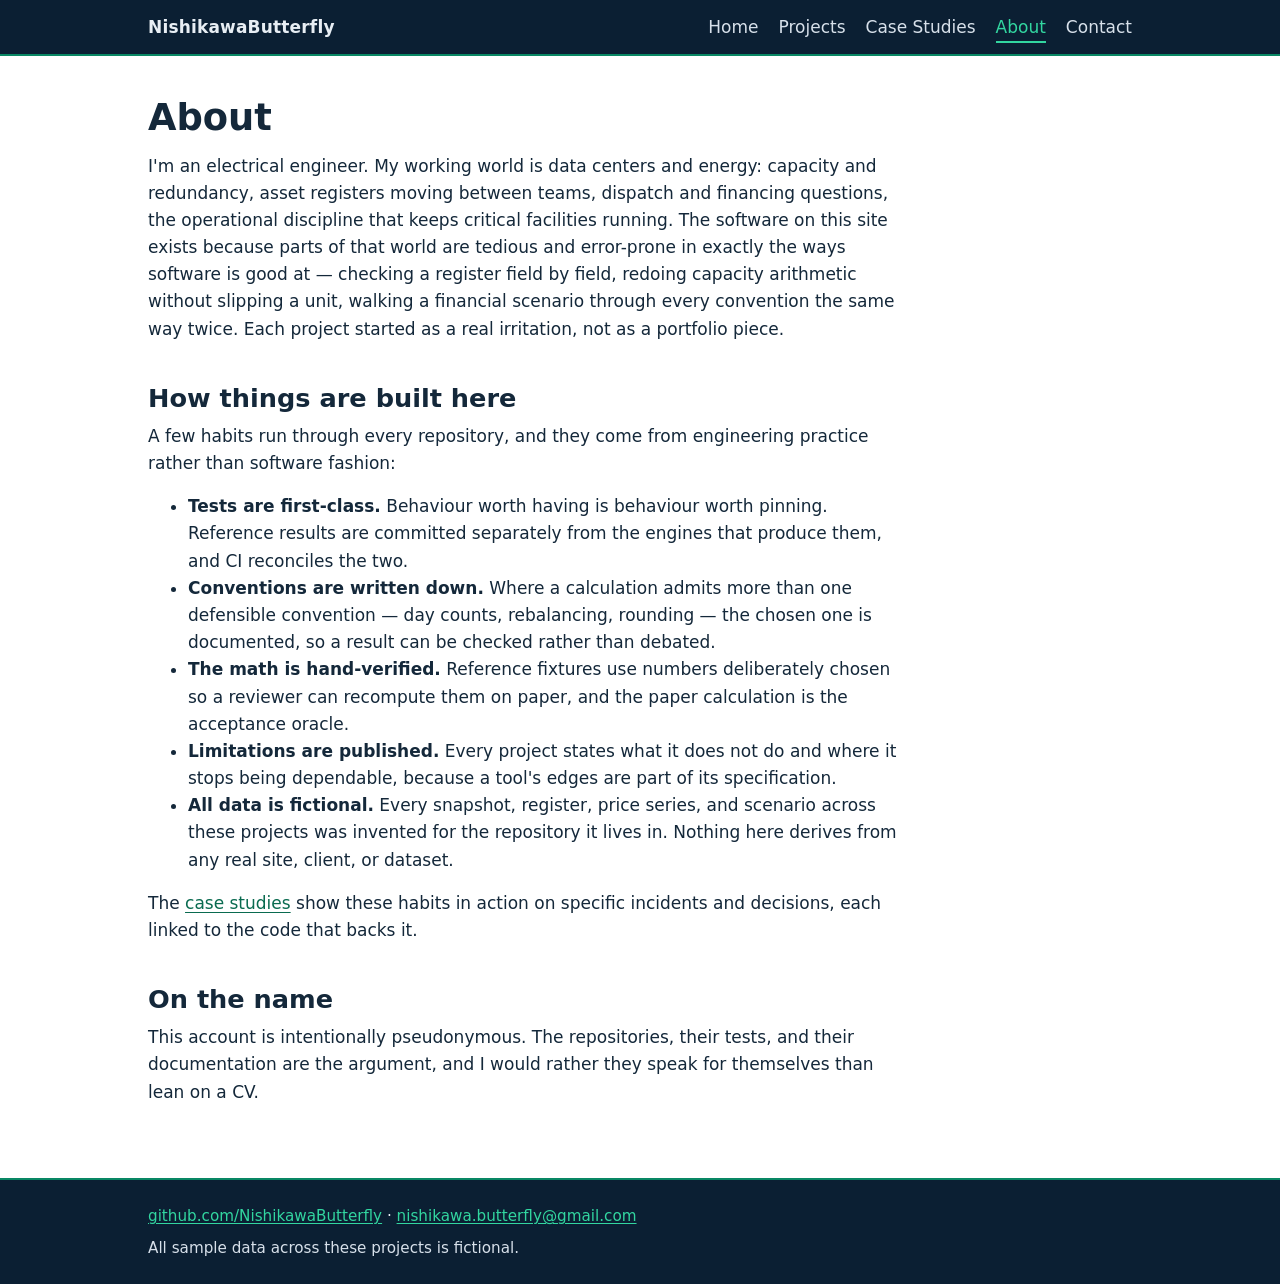
==== about.html @ 9256e41a "Extend the shared navigation to all five pages" ====
<!doctype html>
<html lang="en">
  <head>
    <meta charset="utf-8">
    <meta name="viewport" content="width=device-width, initial-scale=1">
    <title>About — NishikawaButterfly</title>
    <meta name="description" content="An electrical engineer working around data centers and energy, building software that takes the tedious and error-prone parts out of real engineering workflows.">
    <link rel="icon" href="/assets/favicon.svg" type="image/svg+xml">
    <link rel="stylesheet" href="/styles.css">
    <script src="/main.js" defer></script>
  </head>
  <body>
    <!-- shell:header -->
    <a class="skip-link" href="#main">Skip to main content</a>
    <header class="site-header">
      <div class="wrap bar">
        <a class="site-name" href="/">NishikawaButterfly</a>
        <button class="nav-toggle" type="button" aria-expanded="false" aria-controls="site-nav" hidden>Menu</button>
        <nav id="site-nav" class="site-nav" aria-label="Site">
          <ul>
            <li><a href="/">Home</a></li>
            <li><a href="/projects.html">Projects</a></li>
            <li><a href="/case-studies.html">Case Studies</a></li>
            <li><a href="/about.html">About</a></li>
            <li><a href="/contact.html">Contact</a></li>
          </ul>
        </nav>
      </div>
    </header>
    <!-- /shell:header -->

    <main id="main" class="wrap">
      <h1>About</h1>
      <p>I'm an electrical engineer. My working world is data centers and energy: capacity and redundancy, asset registers moving between teams, dispatch and financing questions, the operational discipline that keeps critical facilities running. The software on this site exists because parts of that world are tedious and error-prone in exactly the ways software is good at — checking a register field by field, redoing capacity arithmetic without slipping a unit, walking a financial scenario through every convention the same way twice. Each project started as a real irritation, not as a portfolio piece.</p>

      <h2 id="how-things-are-built">How things are built here</h2>
      <p>A few habits run through every repository, and they come from engineering practice rather than software fashion:</p>
      <ul>
        <li><strong>Tests are first-class.</strong> Behaviour worth having is behaviour worth pinning. Reference results are committed separately from the engines that produce them, and CI reconciles the two.</li>
        <li><strong>Conventions are written down.</strong> Where a calculation admits more than one defensible convention — day counts, rebalancing, rounding — the chosen one is documented, so a result can be checked rather than debated.</li>
        <li><strong>The math is hand-verified.</strong> Reference fixtures use numbers deliberately chosen so a reviewer can recompute them on paper, and the paper calculation is the acceptance oracle.</li>
        <li><strong>Limitations are published.</strong> Every project states what it does not do and where it stops being dependable, because a tool's edges are part of its specification.</li>
        <li><strong>All data is fictional.</strong> Every snapshot, register, price series, and scenario across these projects was invented for the repository it lives in. Nothing here derives from any real site, client, or dataset.</li>
      </ul>
      <p>The <a href="/case-studies.html">case studies</a> show these habits in action on specific incidents and decisions, each linked to the code that backs it.</p>

      <h2 id="pseudonymity">On the name</h2>
      <p>This account is intentionally pseudonymous. The repositories, their tests, and their documentation are the argument, and I would rather they speak for themselves than lean on a CV.</p>
    </main>

    <!-- shell:footer -->
    <footer class="site-footer">
      <div class="wrap">
        <p><a href="https://github.com/NishikawaButterfly">github.com/NishikawaButterfly</a> · <a href="mailto:nishikawa.butterfly@gmail.com">nishikawa.butterfly@gmail.com</a></p>
        <p>All sample data across these projects is fictional.</p>
      </div>
    </footer>
    <!-- /shell:footer -->
  </body>
</html>
---- styles.css ----
/* NishikawaButterfly — hand-written styles, no build step.
   Palette shared with the project UIs: deep navy #0b1f33, greens #098764 / #32d6a0. */

:root {
  color-scheme: light dark;

  --bg: #ffffff;
  --bg-card: #f5f8f9;
  --text: #14283a;
  --muted: #4a5a68;
  --link: #0a6b50;
  --link-hover: #098764;
  --border: #d6dee4;

  --header-bg: #0b1f33;
  --header-text: #e8eef4;
  --header-link: #d7e0ea;
  --header-accent: #32d6a0;
}

@media (prefers-color-scheme: dark) {
  :root {
    --bg: #081625;
    --bg-card: #0e2337;
    --text: #d9e2ea;
    --muted: #9fb2c2;
    --link: #32d6a0;
    --link-hover: #5ee3b7;
    --border: #21405c;
  }
}

* {
  box-sizing: border-box;
}

html {
  height: 100%;
}

body {
  margin: 0;
  min-height: 100%;
  display: flex;
  flex-direction: column;
  background: var(--bg);
  color: var(--text);
  font-family: system-ui, -apple-system, "Segoe UI", Roboto, "Helvetica Neue",
    Arial, sans-serif;
  font-size: 1.0625rem;
  line-height: 1.6;
  overflow-wrap: break-word;
  -webkit-text-size-adjust: 100%;
}

.wrap {
  max-width: 64rem;
  margin-inline: auto;
  padding-inline: 1.25rem;
  width: 100%;
}

/* Type scale */

h1 {
  font-size: clamp(1.65rem, 1.2rem + 2vw, 2.3rem);
  line-height: 1.2;
  margin: 0 0 0.75rem;
}

h2 {
  font-size: clamp(1.3rem, 1.1rem + 0.8vw, 1.6rem);
  line-height: 1.25;
  margin: 2.5rem 0 0.5rem;
}

h3 {
  font-size: 1.15rem;
  line-height: 1.3;
  margin: 0 0 0.5rem;
}

p,
ul,
ol {
  max-width: 70ch;
  margin: 0 0 1rem;
}

a {
  color: var(--link);
  text-decoration: underline;
  text-decoration-thickness: 1px;
  text-underline-offset: 0.15em;
}

a:hover {
  color: var(--link-hover);
  text-decoration-thickness: 2px;
}

:focus-visible {
  outline: 2px solid currentColor;
  outline-offset: 3px;
  border-radius: 2px;
}

/* Skip link */

.skip-link {
  position: absolute;
  left: -999px;
  top: 0;
  z-index: 10;
  background: var(--header-bg);
  color: var(--header-accent);
  padding: 0.5rem 1rem;
}

.skip-link:focus {
  left: 0;
}

/* Header */

.site-header {
  background: var(--header-bg);
  color: var(--header-text);
  border-bottom: 2px solid #098764;
}

.bar {
  display: flex;
  align-items: center;
  justify-content: space-between;
  gap: 1rem;
  flex-wrap: wrap;
  padding-block: 0.85rem;
}

.site-name {
  color: var(--header-text);
  font-weight: 600;
  letter-spacing: 0.01em;
  text-decoration: none;
}

.site-name:hover {
  color: var(--header-accent);
}

.site-nav ul {
  list-style: none;
  display: flex;
  gap: 1.25rem;
  margin: 0;
  padding: 0;
}

.site-nav a {
  color: var(--header-link);
  text-decoration: none;
  padding-block: 0.25rem;
}

.site-nav a:hover {
  color: var(--header-accent);
  text-decoration: underline;
  text-decoration-thickness: 2px;
  text-underline-offset: 0.25em;
}

.site-nav a[aria-current="page"] {
  color: var(--header-accent);
  border-bottom: 2px solid var(--header-accent);
}

.nav-toggle {
  display: none;
  background: none;
  border: 1px solid var(--header-link);
  border-radius: 4px;
  color: var(--header-text);
  font: inherit;
  padding: 0.3rem 0.8rem;
  cursor: pointer;
}

.nav-toggle:hover {
  border-color: var(--header-accent);
  color: var(--header-accent);
}

/* Collapsed nav only applies when JS is running (html.js) on narrow screens. */
@media (max-width: 38em) {
  html.js .nav-toggle {
    display: inline-block;
  }

  html.js .site-nav {
    display: none;
    flex-basis: 100%;
  }

  html.js .site-nav.open {
    display: block;
  }

  html.js .site-nav ul {
    flex-direction: column;
    gap: 0.25rem;
    padding-block: 0.5rem;
  }

  html.js .site-nav a {
    display: block;
    padding-block: 0.5rem;
  }
}

/* Main */

main {
  flex: 1;
  padding-block: 2.5rem 3.5rem;
}

.lede {
  color: var(--muted);
}

/* Cards */

.card {
  background: var(--bg-card);
  border: 1px solid var(--border);
  border-left: 3px solid #098764;
  border-radius: 6px;
  padding: 1.25rem 1.5rem;
  margin-block: 1.25rem;
}

.card :last-child {
  margin-bottom: 0;
}

.hook {
  color: var(--muted);
}

/* Project entries */

.project {
  border-top: 1px solid var(--border);
  padding-top: 1.5rem;
  margin-top: 2rem;
}

.project h2 {
  margin-top: 0;
}

.tech {
  color: var(--muted);
  font-size: 0.95rem;
}

.links {
  font-size: 0.95rem;
}

/* Footer */

.site-footer {
  background: var(--header-bg);
  color: var(--header-text);
  border-top: 2px solid #098764;
  padding-block: 1.5rem;
  font-size: 0.95rem;
}

.site-footer p {
  margin: 0 0 0.5rem;
}

.site-footer p:last-child {
  margin-bottom: 0;
  color: var(--header-link);
}

.site-footer a {
  color: var(--header-accent);
}

.site-footer a:hover {
  color: #5ee3b7;
}
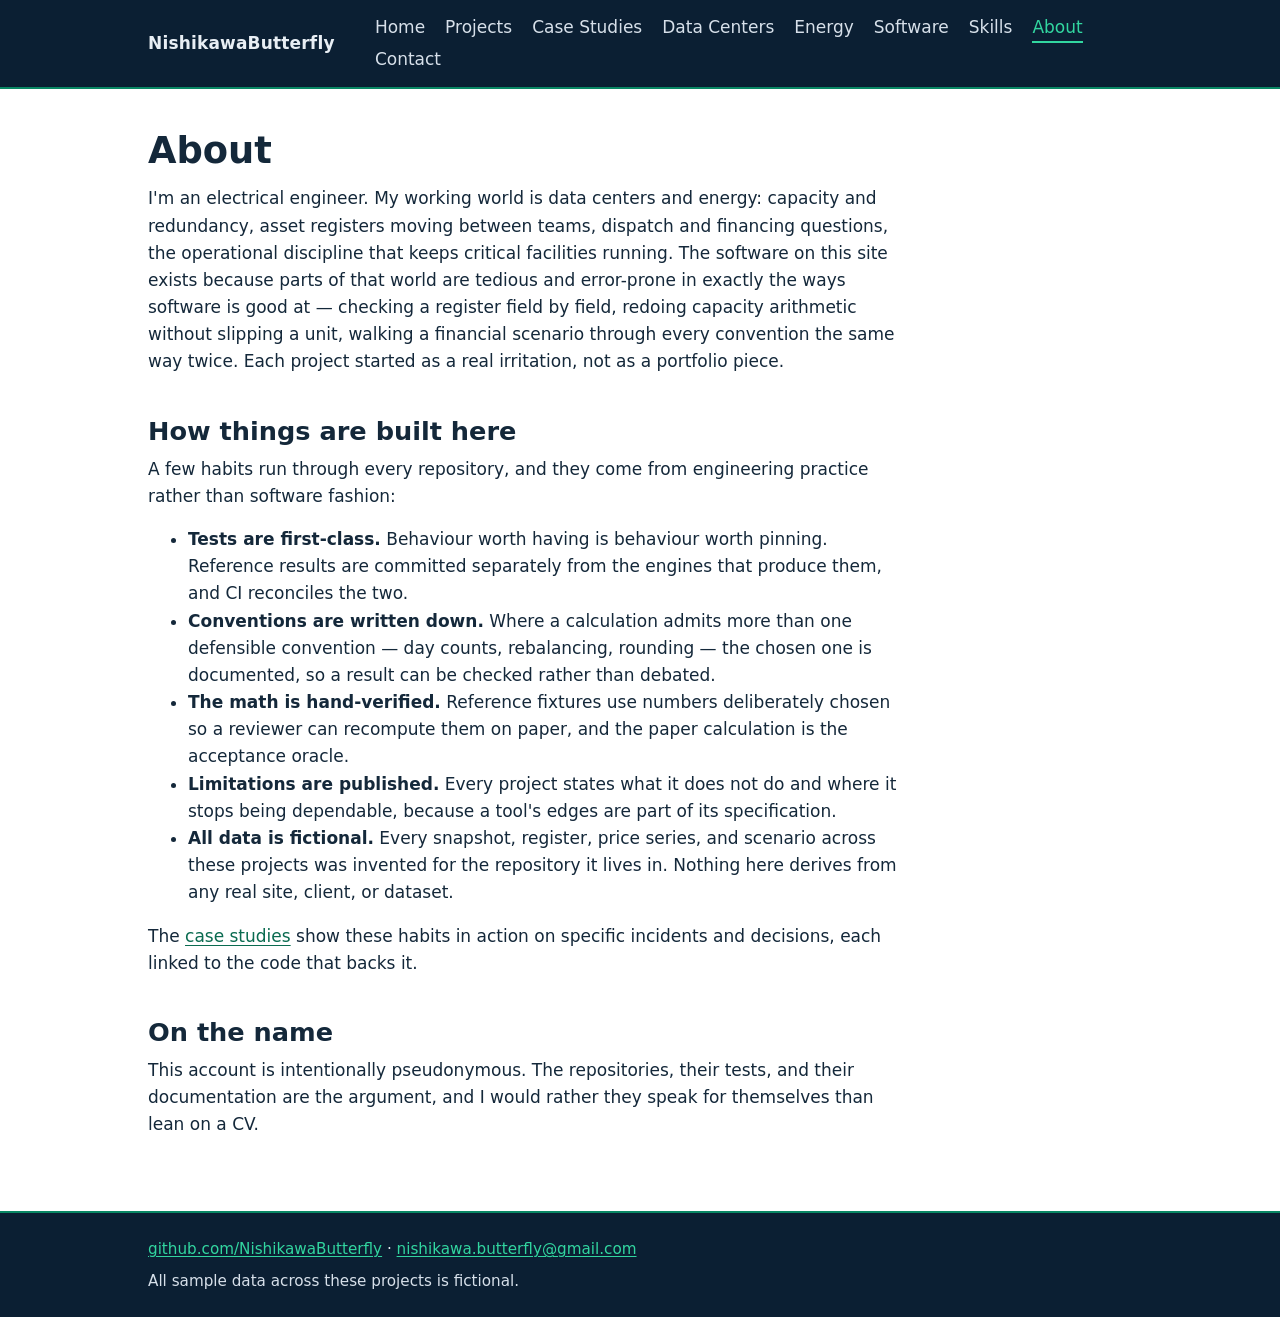
==== commit 059e1caf: "Add the four new pages to the navigation on every page" ====
--- a/about.html
+++ b/about.html
@@ -21,6 +21,10 @@
             <li><a href="/">Home</a></li>
             <li><a href="/projects.html">Projects</a></li>
             <li><a href="/case-studies.html">Case Studies</a></li>
+            <li><a href="/data-centres.html">Data Centers</a></li>
+            <li><a href="/energy-systems.html">Energy</a></li>
+            <li><a href="/software.html">Software</a></li>
+            <li><a href="/skills.html">Skills</a></li>
             <li><a href="/about.html">About</a></li>
             <li><a href="/contact.html">Contact</a></li>
           </ul>
--- a/styles.css
+++ b/styles.css
@@ -152,7 +152,8 @@
 .site-nav ul {
   list-style: none;
   display: flex;
-  gap: 1.25rem;
+  flex-wrap: wrap;
+  gap: 0.35rem 1.25rem;
   margin: 0;
   padding: 0;
 }
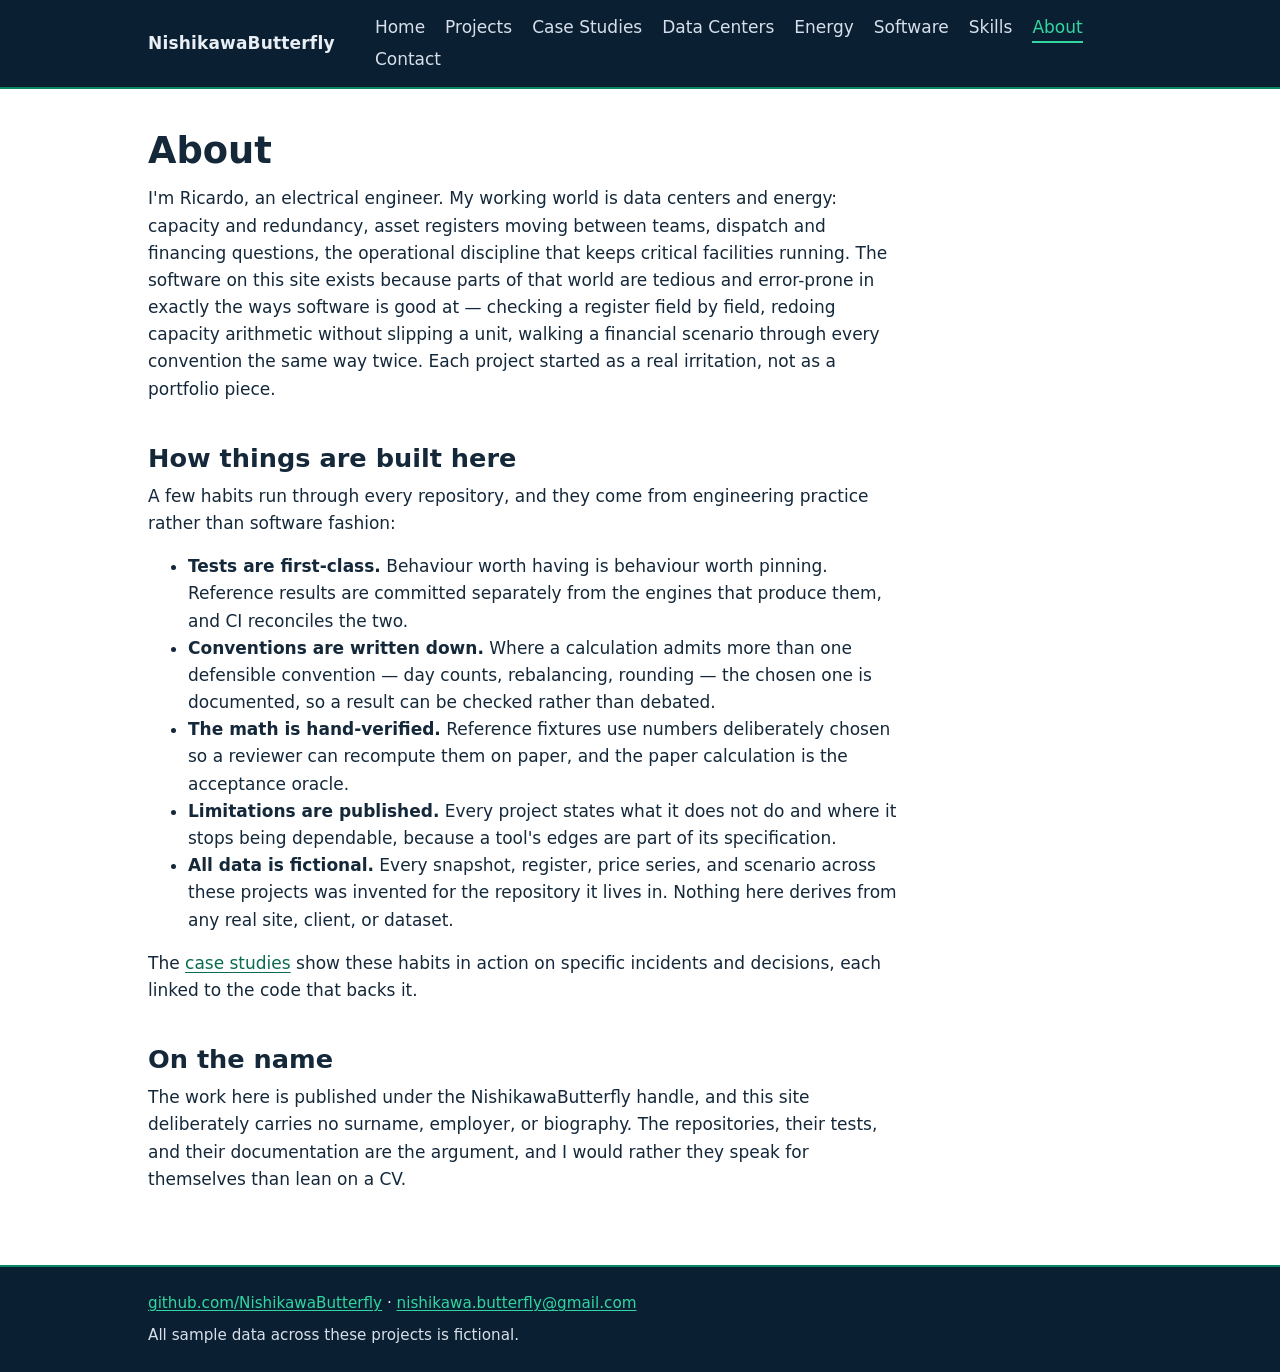
==== commit 81462539: "Introduce the first name on the About page The introduction now opens with the first name, and the p" ====
--- a/about.html
+++ b/about.html
@@ -35,7 +35,7 @@
 
     <main id="main" class="wrap">
       <h1>About</h1>
-      <p>I'm an electrical engineer. My working world is data centers and energy: capacity and redundancy, asset registers moving between teams, dispatch and financing questions, the operational discipline that keeps critical facilities running. The software on this site exists because parts of that world are tedious and error-prone in exactly the ways software is good at — checking a register field by field, redoing capacity arithmetic without slipping a unit, walking a financial scenario through every convention the same way twice. Each project started as a real irritation, not as a portfolio piece.</p>
+      <p>I'm Ricardo, an electrical engineer. My working world is data centers and energy: capacity and redundancy, asset registers moving between teams, dispatch and financing questions, the operational discipline that keeps critical facilities running. The software on this site exists because parts of that world are tedious and error-prone in exactly the ways software is good at — checking a register field by field, redoing capacity arithmetic without slipping a unit, walking a financial scenario through every convention the same way twice. Each project started as a real irritation, not as a portfolio piece.</p>
 
       <h2 id="how-things-are-built">How things are built here</h2>
       <p>A few habits run through every repository, and they come from engineering practice rather than software fashion:</p>
@@ -49,7 +49,7 @@
       <p>The <a href="/case-studies.html">case studies</a> show these habits in action on specific incidents and decisions, each linked to the code that backs it.</p>
 
       <h2 id="pseudonymity">On the name</h2>
-      <p>This account is intentionally pseudonymous. The repositories, their tests, and their documentation are the argument, and I would rather they speak for themselves than lean on a CV.</p>
+      <p>The work here is published under the NishikawaButterfly handle, and this site deliberately carries no surname, employer, or biography. The repositories, their tests, and their documentation are the argument, and I would rather they speak for themselves than lean on a CV.</p>
     </main>
 
     <!-- shell:footer -->
--- a/styles.css
+++ b/styles.css
@@ -230,6 +230,17 @@
   color: var(--muted);
 }
 
+.role {
+  color: var(--muted);
+  font-size: 1.15rem;
+  margin-top: -0.75rem;
+}
+
+.identity {
+  color: var(--muted);
+  font-size: 0.95rem;
+}
+
 /* Cards */
 
 .card {
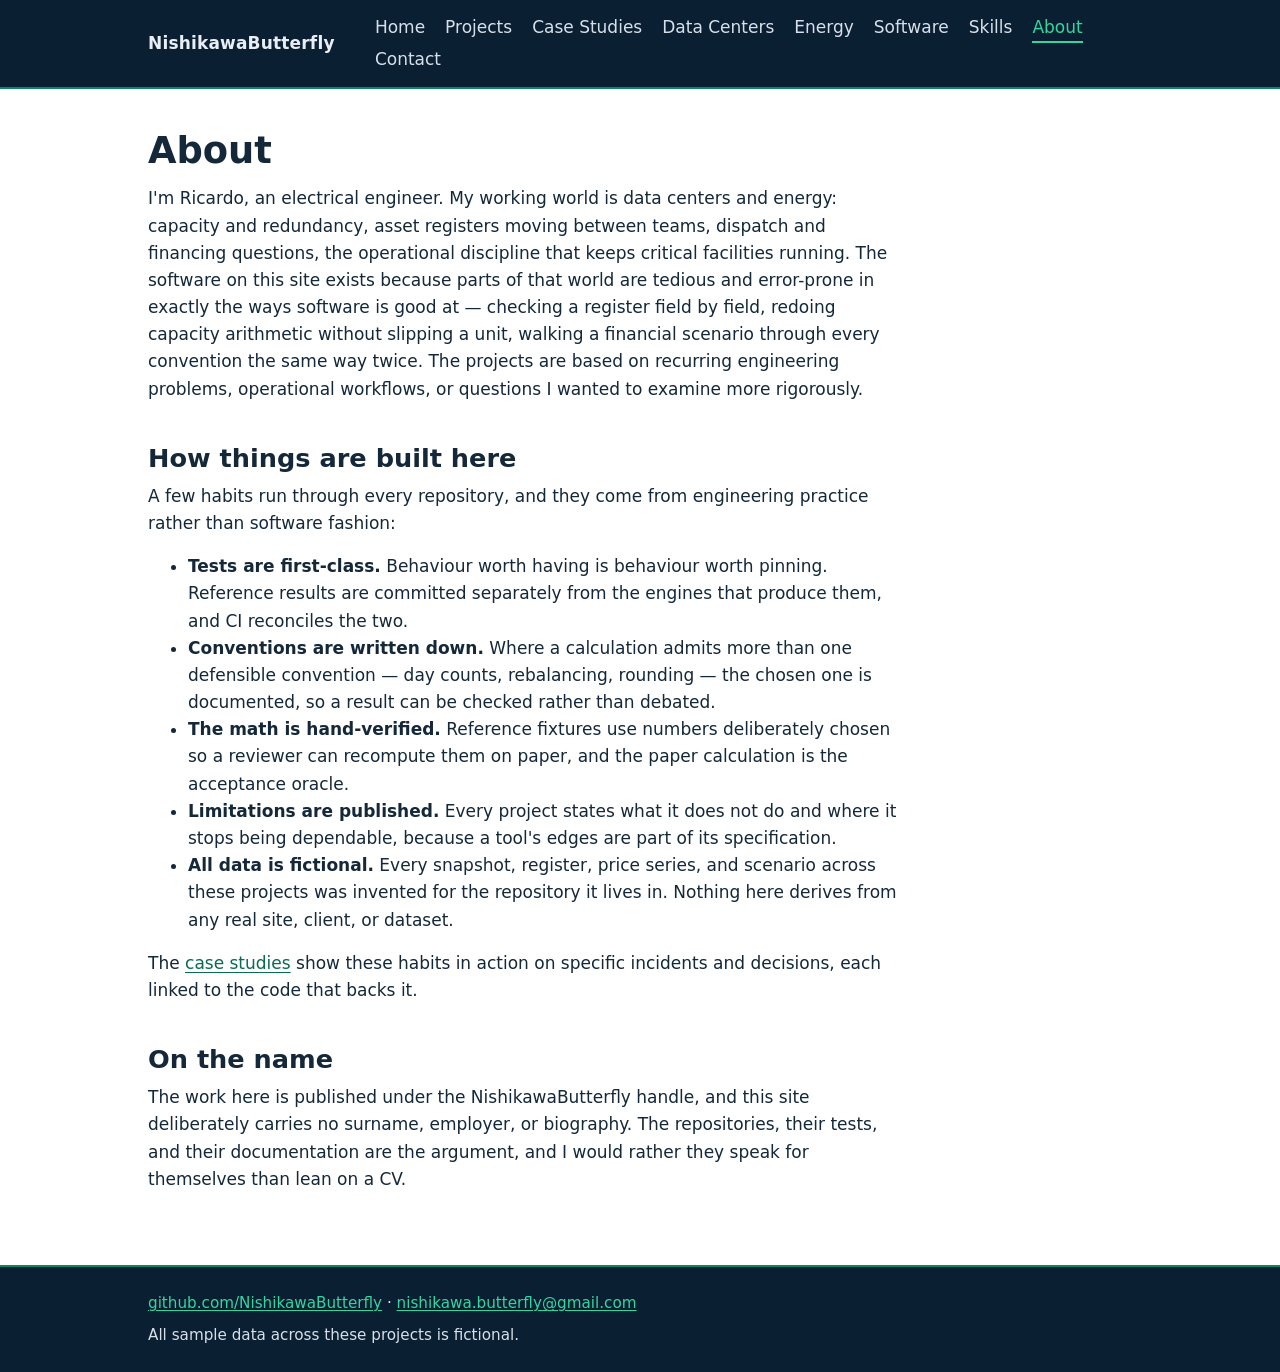
==== commit e3a419c4: "Describe the project origins more plainly The projects are based on recurring engineering problems, " ====
--- a/about.html
+++ b/about.html
@@ -35,7 +35,7 @@
 
     <main id="main" class="wrap">
       <h1>About</h1>
-      <p>I'm Ricardo, an electrical engineer. My working world is data centers and energy: capacity and redundancy, asset registers moving between teams, dispatch and financing questions, the operational discipline that keeps critical facilities running. The software on this site exists because parts of that world are tedious and error-prone in exactly the ways software is good at — checking a register field by field, redoing capacity arithmetic without slipping a unit, walking a financial scenario through every convention the same way twice. Each project started as a real irritation, not as a portfolio piece.</p>
+      <p>I'm Ricardo, an electrical engineer. My working world is data centers and energy: capacity and redundancy, asset registers moving between teams, dispatch and financing questions, the operational discipline that keeps critical facilities running. The software on this site exists because parts of that world are tedious and error-prone in exactly the ways software is good at — checking a register field by field, redoing capacity arithmetic without slipping a unit, walking a financial scenario through every convention the same way twice. The projects are based on recurring engineering problems, operational workflows, or questions I wanted to examine more rigorously.</p>
 
       <h2 id="how-things-are-built">How things are built here</h2>
       <p>A few habits run through every repository, and they come from engineering practice rather than software fashion:</p>
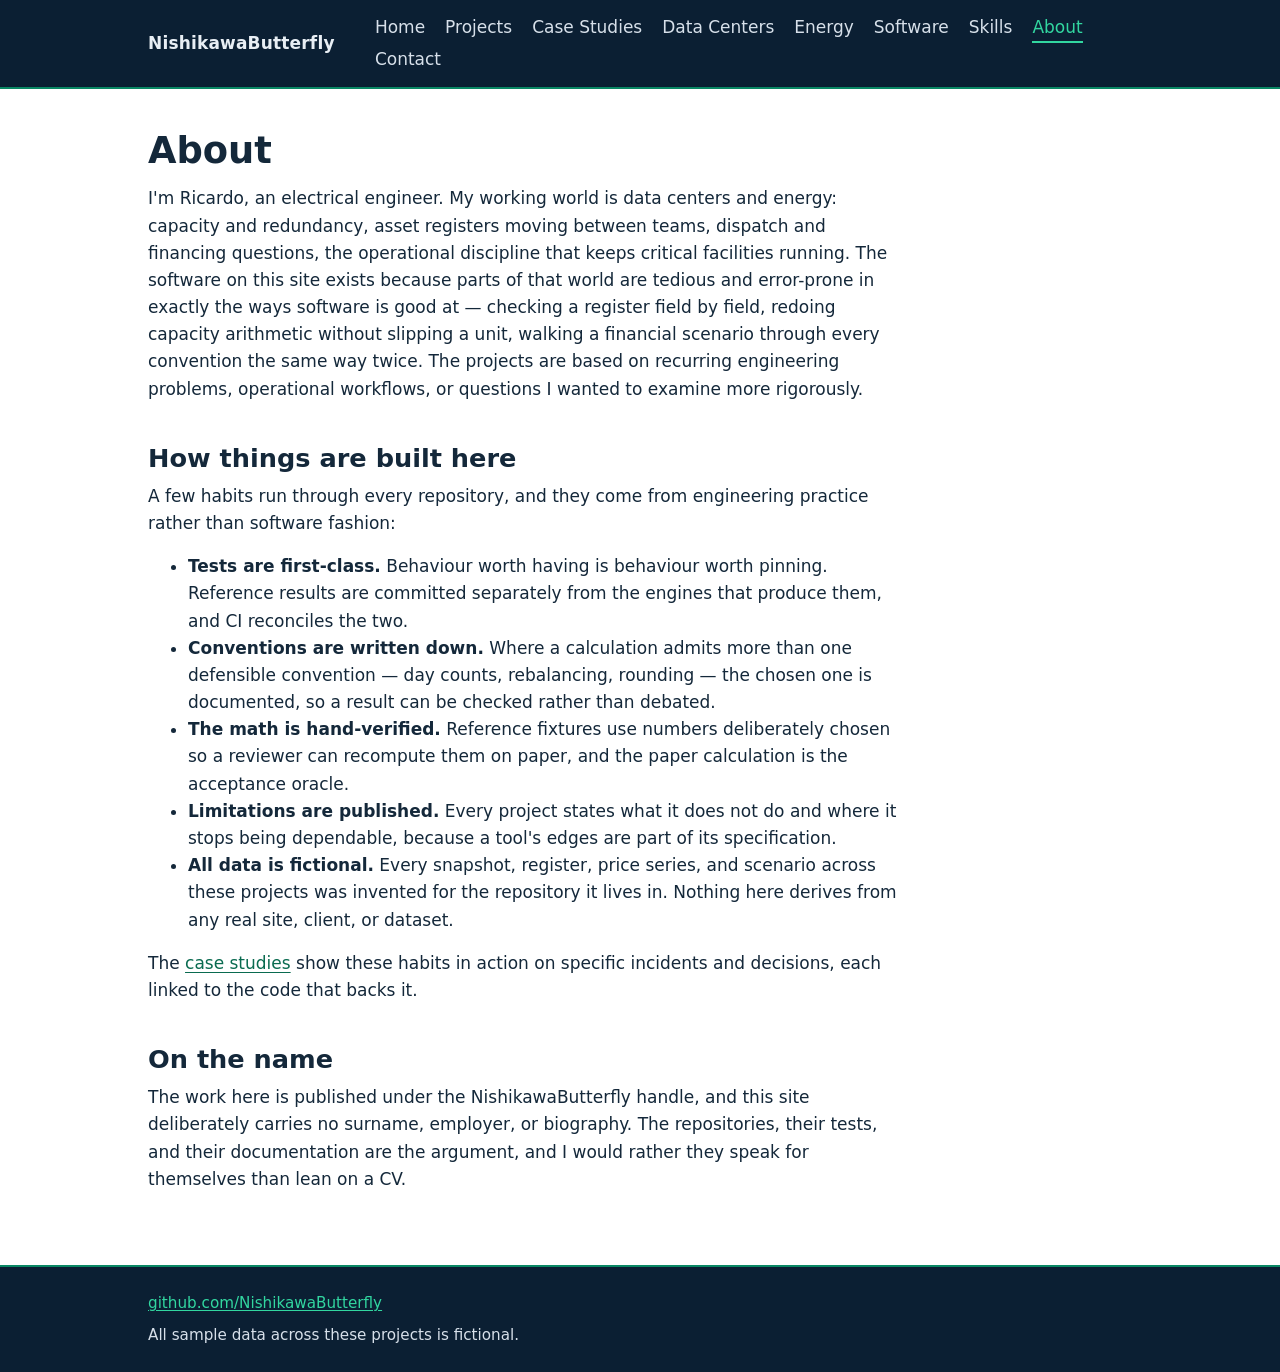
==== commit 63d5f16e: "Remove the email address from the footer and contact page Contact is now through GitHub only.  Co-Au" ====
--- a/about.html
+++ b/about.html
@@ -5,6 +5,12 @@
     <meta name="viewport" content="width=device-width, initial-scale=1">
     <title>About — NishikawaButterfly</title>
     <meta name="description" content="An electrical engineer working around data centers and energy, building software that takes the tedious and error-prone parts out of real engineering workflows.">
+    <link rel="canonical" href="https://nishikawabutterfly.github.io/about.html">
+    <meta property="og:title" content="About — NishikawaButterfly">
+    <meta property="og:description" content="An electrical engineer working around data centers and energy, building software that takes the tedious and error-prone parts out of real engineering workflows.">
+    <meta property="og:type" content="website">
+    <meta property="og:url" content="https://nishikawabutterfly.github.io/about.html">
+    <meta property="og:image" content="https://nishikawabutterfly.github.io/assets/social-card.png">
     <link rel="icon" href="/assets/favicon.svg" type="image/svg+xml">
     <link rel="stylesheet" href="/styles.css">
     <script src="/main.js" defer></script>
@@ -55,7 +61,7 @@
     <!-- shell:footer -->
     <footer class="site-footer">
       <div class="wrap">
-        <p><a href="https://github.com/NishikawaButterfly">github.com/NishikawaButterfly</a> · <a href="mailto:nishikawa.butterfly@gmail.com">nishikawa.butterfly@gmail.com</a></p>
+        <p><a href="https://github.com/NishikawaButterfly">github.com/NishikawaButterfly</a></p>
         <p>All sample data across these projects is fictional.</p>
       </div>
     </footer>
--- a/styles.css
+++ b/styles.css
@@ -272,6 +272,93 @@
   margin-top: 0;
 }
 
+/* Project cards (generated by tools/build_projects.js) */
+
+.project-grid {
+  display: grid;
+  grid-template-columns: repeat(auto-fit, minmax(min(24rem, 100%), 1fr));
+  gap: 1.25rem;
+  margin-block: 1.5rem;
+}
+
+.project-card {
+  display: flex;
+  flex-direction: column;
+  background: var(--bg-card);
+  border: 1px solid var(--border);
+  border-radius: 6px;
+  overflow: hidden;
+}
+
+.card-media {
+  position: relative;
+  aspect-ratio: 16 / 10;
+  background: var(--header-bg);
+  border-bottom: 2px solid #098764;
+}
+
+.card-media img {
+  position: absolute;
+  inset: 0;
+  width: 100%;
+  height: 100%;
+  object-fit: cover;
+  object-position: top;
+}
+
+.card-media.contain img {
+  object-fit: contain;
+}
+
+.card-media-text {
+  display: flex;
+  align-items: center;
+  justify-content: center;
+}
+
+.card-slug {
+  font-family: ui-monospace, SFMono-Regular, Menlo, Consolas, monospace;
+  font-size: 1.05rem;
+  color: var(--header-accent);
+  text-align: center;
+  padding-inline: 1rem;
+  overflow-wrap: anywhere;
+}
+
+.card-slug::before {
+  content: "> ";
+  color: var(--header-link);
+}
+
+.card-body {
+  display: flex;
+  flex-direction: column;
+  flex: 1;
+  padding: 1.1rem 1.25rem;
+}
+
+.card-body h2 {
+  margin: 0 0 0.25rem;
+  font-size: 1.25rem;
+}
+
+.card-meta {
+  color: var(--muted);
+  font-size: 0.9rem;
+  margin-bottom: 0.75rem;
+}
+
+.card-limit {
+  color: var(--muted);
+  font-size: 0.95rem;
+}
+
+.card-body .links {
+  margin-top: auto;
+  padding-top: 0.5rem;
+  margin-bottom: 0;
+}
+
 .tech {
   color: var(--muted);
   font-size: 0.95rem;
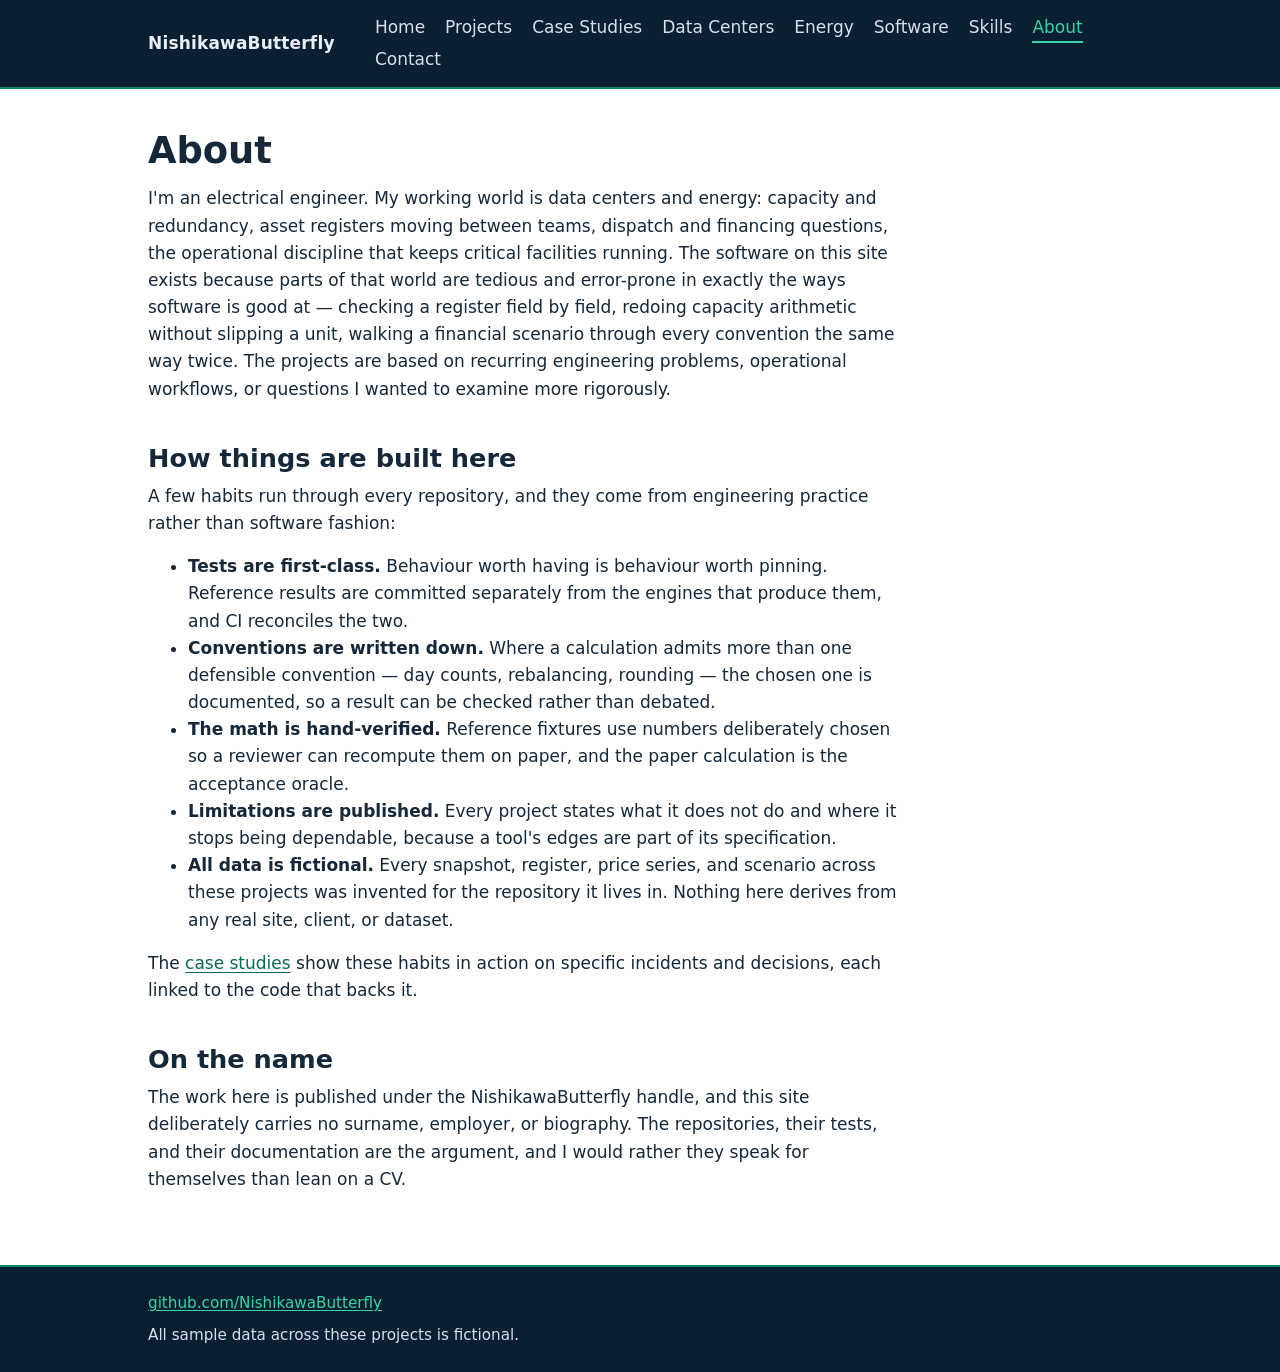
==== commit 37b8352b: "Remove the personal name from the site" ====
--- a/about.html
+++ b/about.html
@@ -41,7 +41,7 @@
 
     <main id="main" class="wrap">
       <h1>About</h1>
-      <p>I'm Ricardo, an electrical engineer. My working world is data centers and energy: capacity and redundancy, asset registers moving between teams, dispatch and financing questions, the operational discipline that keeps critical facilities running. The software on this site exists because parts of that world are tedious and error-prone in exactly the ways software is good at — checking a register field by field, redoing capacity arithmetic without slipping a unit, walking a financial scenario through every convention the same way twice. The projects are based on recurring engineering problems, operational workflows, or questions I wanted to examine more rigorously.</p>
+      <p>I'm an electrical engineer. My working world is data centers and energy: capacity and redundancy, asset registers moving between teams, dispatch and financing questions, the operational discipline that keeps critical facilities running. The software on this site exists because parts of that world are tedious and error-prone in exactly the ways software is good at — checking a register field by field, redoing capacity arithmetic without slipping a unit, walking a financial scenario through every convention the same way twice. The projects are based on recurring engineering problems, operational workflows, or questions I wanted to examine more rigorously.</p>
 
       <h2 id="how-things-are-built">How things are built here</h2>
       <p>A few habits run through every repository, and they come from engineering practice rather than software fashion:</p>
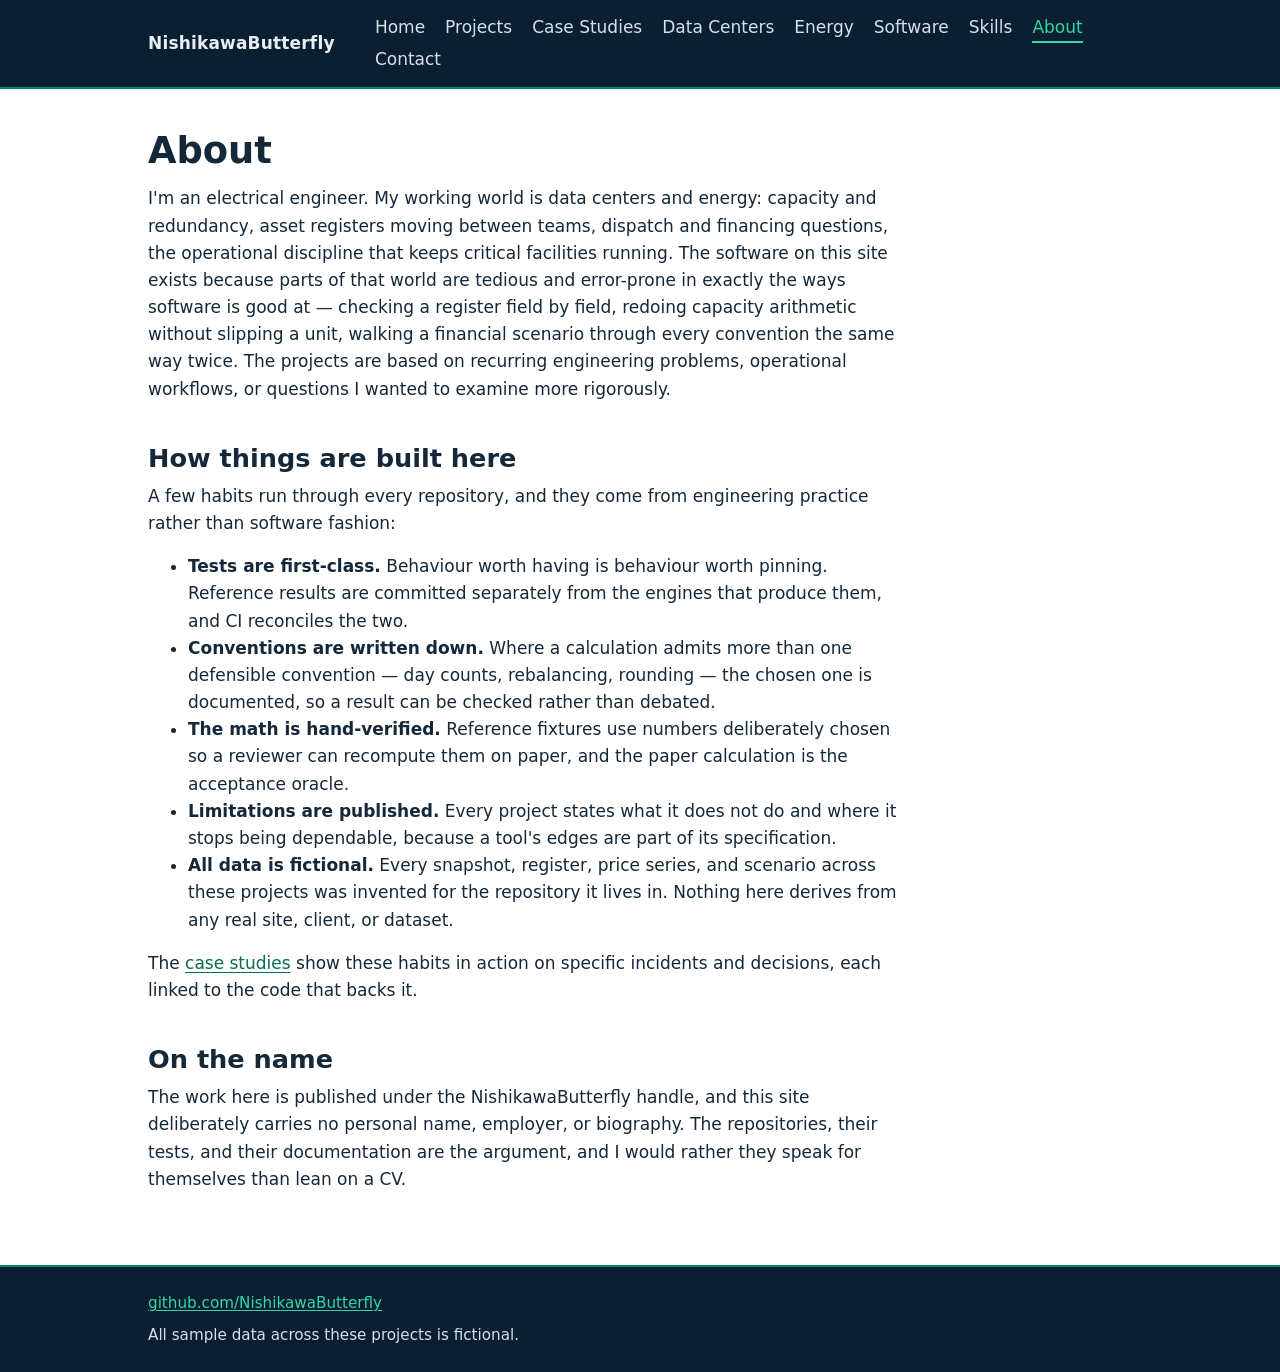
==== commit 528f9caf: "Tidy the site after removing the personal name" ====
--- a/about.html
+++ b/about.html
@@ -55,7 +55,7 @@
       <p>The <a href="/case-studies.html">case studies</a> show these habits in action on specific incidents and decisions, each linked to the code that backs it.</p>
 
       <h2 id="pseudonymity">On the name</h2>
-      <p>The work here is published under the NishikawaButterfly handle, and this site deliberately carries no surname, employer, or biography. The repositories, their tests, and their documentation are the argument, and I would rather they speak for themselves than lean on a CV.</p>
+      <p>The work here is published under the NishikawaButterfly handle, and this site deliberately carries no personal name, employer, or biography. The repositories, their tests, and their documentation are the argument, and I would rather they speak for themselves than lean on a CV.</p>
     </main>
 
     <!-- shell:footer -->
--- a/styles.css
+++ b/styles.css
@@ -230,12 +230,6 @@
   color: var(--muted);
 }
 
-.role {
-  color: var(--muted);
-  font-size: 1.15rem;
-  margin-top: -0.75rem;
-}
-
 .identity {
   color: var(--muted);
   font-size: 0.95rem;
